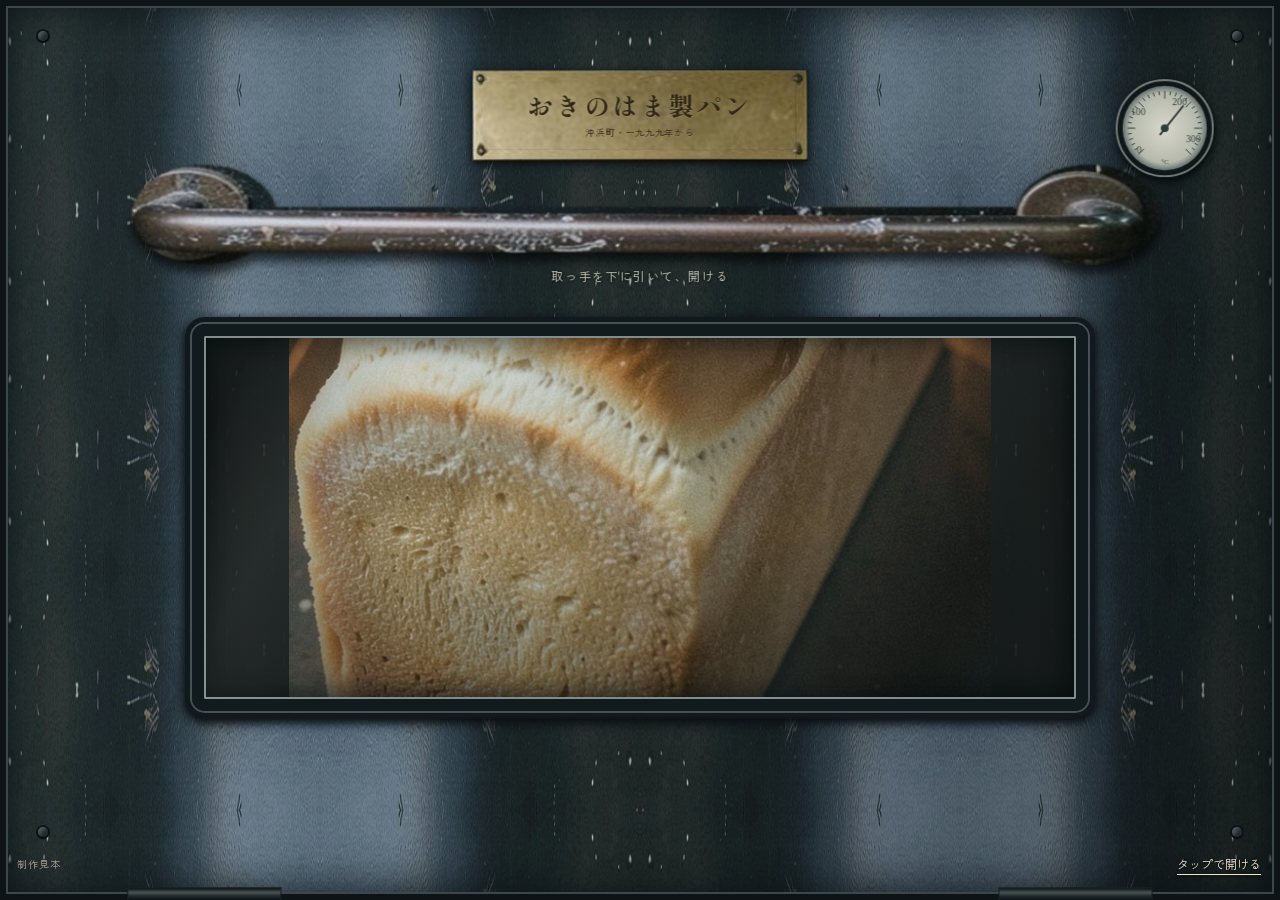
==== door-review/index.html @ ed262c0a "Add interactive oven door review with direct drag control" ====
<!doctype html>
<html lang="ja">
<head>
  <meta charset="utf-8">
  <meta name="viewport" content="width=device-width,initial-scale=1,viewport-fit=cover">
  <meta name="theme-color" content="#172023">
  <title>おきのはま製パン｜扉をひらく</title>
  <meta name="description" content="取っ手を引いて、焼きたてのパンに会いに。架空のパン屋「おきのはま製パン」の制作見本。">
  <meta name="robots" content="noindex,nofollow">
  <link rel="preconnect" href="https://fonts.googleapis.com">
  <link href="https://fonts.googleapis.com/css2?family=Shippori+Mincho+B1:wght@700&family=Zen+Kaku+Gothic+New:wght@500;700&display=swap" rel="stylesheet">
  <link rel="preload" href="assets/open/loaf.jpg" as="image">
  <link rel="stylesheet" href="door.css">
</head>
<body>
  <main class="oven" id="oven" data-position="closed">
    <section class="chamber" aria-labelledby="bread-title">
      <div class="chamber-wall wall-left" aria-hidden="true"></div>
      <div class="chamber-wall wall-right" aria-hidden="true"></div>
      <img class="bread" src="assets/open/loaf.jpg" alt="オーブンの奥にある、焼きたての山型食パン" width="720" height="1280" fetchpriority="high" draggable="false">
      <div class="chamber-vignette" aria-hidden="true"></div>
      <div class="bread-info" id="bread-info" aria-hidden="true">
        <p>徳島市沖浜町、朝7時。</p>
        <h1 id="bread-title">おきのはま製パン</h1>
        <p class="bread-name">沖浜の朝・山型食パン</p>
        <small>架空の店の制作見本です</small>
      </div>
    </section>
    <div class="perspective" id="perspective">
      <div class="door-leaf" id="door-leaf">
        <div class="door-back door-cutout" aria-hidden="true"></div>
        <div class="door-skin door-cutout" aria-hidden="true"></div>
        <div class="door-edge" aria-hidden="true"></div>
        <div class="glass" aria-hidden="true"><div class="glass-reflection"></div></div>
        <div class="door-shade door-cutout" aria-hidden="true"></div>
        <div class="makers-plate"><span>おきのはま製パン</span><small>沖浜町・一九九九年から</small></div>
        <svg class="thermometer" viewBox="0 0 100 100" aria-hidden="true">
          <defs><radialGradient id="dial"><stop stop-color="#d8d8cb"/><stop offset=".83" stop-color="#b5b9ac"/><stop offset="1" stop-color="#64716e"/></radialGradient></defs>
          <circle cx="50" cy="50" r="49" fill="#101719" stroke="#737e79" stroke-width="2"/>
          <circle cx="50" cy="50" r="43" fill="url(#dial)"/>
          <g id="ticks" stroke="#34413d"></g>
          <g font-family="serif" font-size="10" fill="#34413d" text-anchor="middle"><text x="24" y="75">0</text><text x="23" y="37">100</text><text x="65" y="26">200</text><text x="79" y="64">300</text></g>
          <path d="M45 57 69 27" stroke="#333b37" stroke-width="2"/><circle cx="50" cy="50" r="4" fill="#333b37"/>
          <text x="50" y="87" font-family="serif" font-size="7" fill="#34413d" text-anchor="middle">°C</text>
        </svg>
        <div class="rivets" aria-hidden="true"><i></i><i></i><i></i><i></i></div>
        <div class="handle" id="handle" role="slider" tabindex="0" aria-label="オーブンの扉" aria-valuemin="0" aria-valuemax="100" aria-valuenow="0" aria-valuetext="閉じています" aria-orientation="vertical" aria-describedby="gesture-help">
          <img src="assets/open/handle.webp" alt="" width="672" height="98" draggable="false">
        </div>
        <p class="door-instruction" id="gesture-help">取っ手を下に引いて、開ける</p>
        <span class="hinge hinge-left" aria-hidden="true"></span><span class="hinge hinge-right" aria-hidden="true"></span>
      </div>
    </div>
    <div class="fixed-controls"><span class="demo-label">制作見本</span><button class="toggle-door" id="toggle-door" type="button" aria-controls="door-leaf">タップで開ける</button></div>
    <div class="motion-note" id="motion-note" hidden><span id="motion-message">動きを減らす設定になっています。</span><button type="button" id="motion-toggle">扉の動きを試す</button></div>
    <p class="sr-only" id="door-status" role="status" aria-live="polite"></p>
    <noscript><p class="no-script">扉を動かすにはJavaScriptを有効にしてください。</p></noscript>
  </main>
  <script type="module" src="door.js"></script>
</body>
</html>
---- door-review/door.css ----
:root {
  color-scheme: dark; --ink: #172023; --paper: #f0e3c9;
  --opening: 0; --reveal: 0; --door-angle: 0deg; --perspective: 2000px;
  --wl: 15%; --wr: 85%; --wt: 36%; --wb: 79%;
  font-family: "Zen Kaku Gothic New", "Yu Gothic", sans-serif; color: var(--paper); background: #101415;
}
* { box-sizing: border-box; }
html, body { margin: 0; width: 100%; height: 100%; overscroll-behavior: none; }
body { overflow: hidden; } button { font: inherit; }
.oven { position: fixed; inset: 0; overflow: hidden; isolation: isolate; background: #101415; }
.chamber { position: absolute; inset: 0; overflow: hidden; background: #141311; z-index: 0; }
.bread { position: absolute; width: min(100%,78vh); height: 100%; inset: 0; margin: auto; object-fit: cover; user-select: none; -webkit-user-drag: none; }
.chamber-wall { position: absolute; top: 0; bottom: 0; width: 30%; background: url("assets/open/steel.webp") center / 600px 200px; opacity: .21; }
.wall-left { left: 0; clip-path: polygon(0 0,100% 15%,100% 83%,0 100%); }
.wall-right { right: 0; clip-path: polygon(0 15%,100% 0,100% 100%,0 83%); }
.chamber-vignette { position: absolute; inset: 0; background: linear-gradient(90deg,rgba(5,8,8,.72),transparent 32%,transparent 68%,rgba(5,8,8,.72)),linear-gradient(0deg,rgba(6,9,9,.9),transparent 42%,rgba(6,9,9,.25)); }
.bread-info { position: absolute; left: max(26px,6vw); right: 26px; bottom: 21%; opacity: var(--reveal); pointer-events: none; }
.bread-info p { margin: 0 0 12px; font-size: 14px; letter-spacing: .06em; }
.bread-info h1 { margin: 0 0 14px; font: 700 clamp(30px,4.2vw,64px)/1.3 "Shippori Mincho B1",serif; letter-spacing: .035em; }
.bread-info .bread-name { font-size: 15px; }.bread-info small { display: block; margin-top: 23px; font-size: 11px; opacity: .72; }
.perspective { position: absolute; inset: 0; perspective: var(--perspective); perspective-origin: 50% 0%; pointer-events: none; z-index: 1; }
.door-leaf { position: absolute; inset: 0; transform-origin: 50% 100%; transform: rotateX(var(--door-angle)); transform-style: preserve-3d; touch-action: none; user-select: none; -webkit-user-select: none; pointer-events: auto; cursor: grab; }
.oven[data-dragging] .door-leaf, .oven[data-dragging] .handle { cursor: grabbing; }
.door-cutout { position: absolute; inset: 0; clip-path: polygon(evenodd,0 0,100% 0,100% 100%,0 100%,0 0,var(--wl) var(--wt),var(--wr) var(--wt),var(--wr) var(--wb),var(--wl) var(--wb),var(--wl) var(--wt)); }
.door-skin { background: linear-gradient(118deg,rgba(125,151,158,.08),transparent 44%,rgba(0,0,0,.3)),url("assets/open/steel.webp") center / 640px 240px; backface-visibility: hidden; box-shadow: inset 0 0 0 6px #0e1416,inset 0 0 0 8px #3b474a,inset 0 0 45px 5px #0a1114; }
.door-back { background: #151d20 url("assets/open/steel.webp") center / 640px 240px; transform: translateZ(-15px); }
.door-edge { position: absolute; top: 0; left: 0; right: 0; height: 15px; transform-origin: 50% 0; transform: rotateX(-90deg); background: linear-gradient(#5c6564,#1d292b 40%,#090e10); }
.door-shade { background: #060b0d; opacity: calc(var(--opening) * .36); pointer-events: none; transform: translateZ(1px); }
.glass { position: absolute; left: var(--wl); right: calc(100% - var(--wr)); top: var(--wt); bottom: calc(100% - var(--wb)); border: 12px solid #111a1c; border-radius: 13px; box-shadow: 0 0 0 2px #475153,0 0 0 7px #11191c,0 4px 10px 9px #0a1013,inset 0 0 0 2px #818d8c,inset 0 0 22px 9px rgba(2,8,10,.55); background: rgba(74,100,103,.13); }
.glass-reflection { position: absolute; inset: 0; opacity: calc(.64 - var(--opening) * .35); background: linear-gradient(118deg,transparent 5%,rgba(213,226,221,.12) 16%,transparent 37%,transparent 63%,rgba(213,226,221,.08) 69%,transparent 85%); }
.makers-plate { position: absolute; top: 7.8%; left: 50%; width: clamp(224px,30vw,335px); height: 91px; transform: translateX(-50%) translateZ(2px); display: flex; flex-direction: column; align-items: center; justify-content: center; gap: 8px; border: 12px solid transparent; border-image: url("assets/open/plate.jpg") 14 fill / 12px stretch; box-shadow: 0 3px 8px #050a0c; color: #2e2617; text-shadow: 0 1px 0 rgba(238,218,157,.25); }
.makers-plate span { white-space: nowrap; font: 700 clamp(19px,2vw,27px)/1 "Shippori Mincho B1",serif; letter-spacing: .08em; }.makers-plate small { font-size: 9px; letter-spacing: .1em; }
.thermometer { position: absolute; top: 8.8%; right: 5.2%; width: clamp(55px,8vw,98px); height: auto; transform: translateZ(3px); filter: drop-shadow(1px 4px 4px #030809); }
.handle { position: absolute; top: 24%; left: 50%; width: min(84%,1040px); height: clamp(55px,11vw,108px); transform: translate(-50%,-50%) translateZ(8px); cursor: grab; touch-action: none; -webkit-tap-highlight-color: transparent; border-radius: 12px; outline-offset: 10px; }
.handle img { width: 100%; height: 100%; object-fit: fill; display: block; pointer-events: none; filter: drop-shadow(0 9px 5px rgba(0,0,0,.64)); }.handle:focus-visible { outline: 2px solid #e6d2a5; }
.door-instruction { position: absolute; top: 29.7%; left: 0; right: 0; margin: 0; text-align: center; font-size: 12px; letter-spacing: .14em; color: #d2d1bf; text-shadow: 0 1px 3px #030608; transform: translateZ(1px); opacity: calc(1 - var(--opening) * 1.8); pointer-events: none; }
.rivets { position: absolute; inset: 0; pointer-events: none; }.rivets i { position: absolute; width: 10px; height: 10px; border-radius: 50%; background: linear-gradient(130deg,#636c6d,#202b2e 65%); box-shadow: 0 1px 3px #000,0 0 0 2px #0e171a; }
.rivets i:nth-child(1) { top: 3.4%; left: 3%; }.rivets i:nth-child(2) { top: 3.4%; right: 3%; }.rivets i:nth-child(3) { bottom: 7%; left: 3%; }.rivets i:nth-child(4) { bottom: 7%; right: 3%; }
.hinge { position: absolute; bottom: 0; width: 12%; height: 14px; background: linear-gradient(#0b1114,#4b5452 35%,#202b2e 65%,#0b1114); border: 1px solid #172124; transform: translateZ(3px); }.hinge-left { left: 10%; }.hinge-right { right: 10%; }
.fixed-controls { position: absolute; left: max(17px,env(safe-area-inset-left)); right: max(17px,env(safe-area-inset-right)); bottom: max(15px,env(safe-area-inset-bottom)); display: flex; justify-content: space-between; align-items: center; pointer-events: none; z-index: 2; }
.demo-label { font-size: 10px; letter-spacing: .1em; opacity: .62; }.toggle-door { min-height: 44px; padding: 8px 2px 8px 16px; color: #efe6d3; font-size: 12px; background: none; border: 0; cursor: pointer; pointer-events: auto; text-shadow: 0 1px 3px #000; text-decoration: underline; text-underline-offset: 5px; }.toggle-door:focus-visible { outline: 1px solid #e6d2a5; outline-offset: 4px; }
.motion-note { position: absolute; top: max(8px,env(safe-area-inset-top)); left: 15px; right: 15px; font-size: 10px; text-align: center; color: #e3dcca; pointer-events: none; z-index: 2; }
.motion-note button { min-height: 36px; padding: 4px 8px; margin-left: 5px; background: none; border: 0; color: inherit; font: inherit; text-decoration: underline; text-underline-offset: 4px; pointer-events: auto; cursor: pointer; }
.sr-only { position: absolute; width: 1px; height: 1px; padding: 0; margin: -1px; overflow: hidden; clip: rect(0,0,0,0); white-space: nowrap; border: 0; }.no-script { position: absolute; bottom: 15%; left: 5%; right: 5%; background: #101719; padding: 20px; text-align: center; }
@media (max-width: 600px) {
  :root { --wl: 12%; --wr: 88%; --wt: 37%; --wb: 79%; }
  .makers-plate { top: 8%; left: 42%; width: 228px; height: 81px; }.makers-plate span { font-size: 19px; letter-spacing: .035em; }.makers-plate small { font-size: 8px; }
  .thermometer { top: 9.2%; right: 5%; width: 55px; }.handle { top: 24%; width: 91%; height: 60px; }.door-instruction { top: 30%; font-size: 11px; letter-spacing: .07em; }
  .bread-info { left: 25px; right: 20px; bottom: 20%; }.bread-info h1 { font-size: clamp(28px,7.8vw,38px); white-space: nowrap; letter-spacing: .01em; }.bread-info p { font-size: 12px; }.bread-info .bread-name { font-size: 14px; }.bread-info small { margin-top: 18px; }
  .glass { border-width: 9px; }.chamber-vignette { background: linear-gradient(0deg,rgba(6,9,9,.96),transparent 64%),linear-gradient(90deg,rgba(5,8,8,.15),transparent 25%); }
}
@media (max-height: 500px) and (min-aspect-ratio: 1/1) {
  .makers-plate { top: 6%; height: 58px; width: 240px; gap: 5px; }.makers-plate span { font-size: 19px; }.handle { height: 50px; top: 26%; }.door-instruction { top: 33%; font-size: 10px; }.thermometer { top: 6%; width: 58px; }
  .bread-info { bottom: 22%; }.bread-info h1 { font-size: 29px; }.bread-info p { margin-bottom: 5px; }.bread-info small { margin-top: 8px; }
}
.oven[data-motion="reduced"] .door-leaf { transform: none; }
.oven[data-motion="reduced"][data-position="open"] .door-leaf { visibility: hidden; }
.oven[data-motion="reduced"] .bread-info { opacity: 0; }
.oven[data-motion="reduced"][data-position="open"] .bread-info { opacity: 1; }
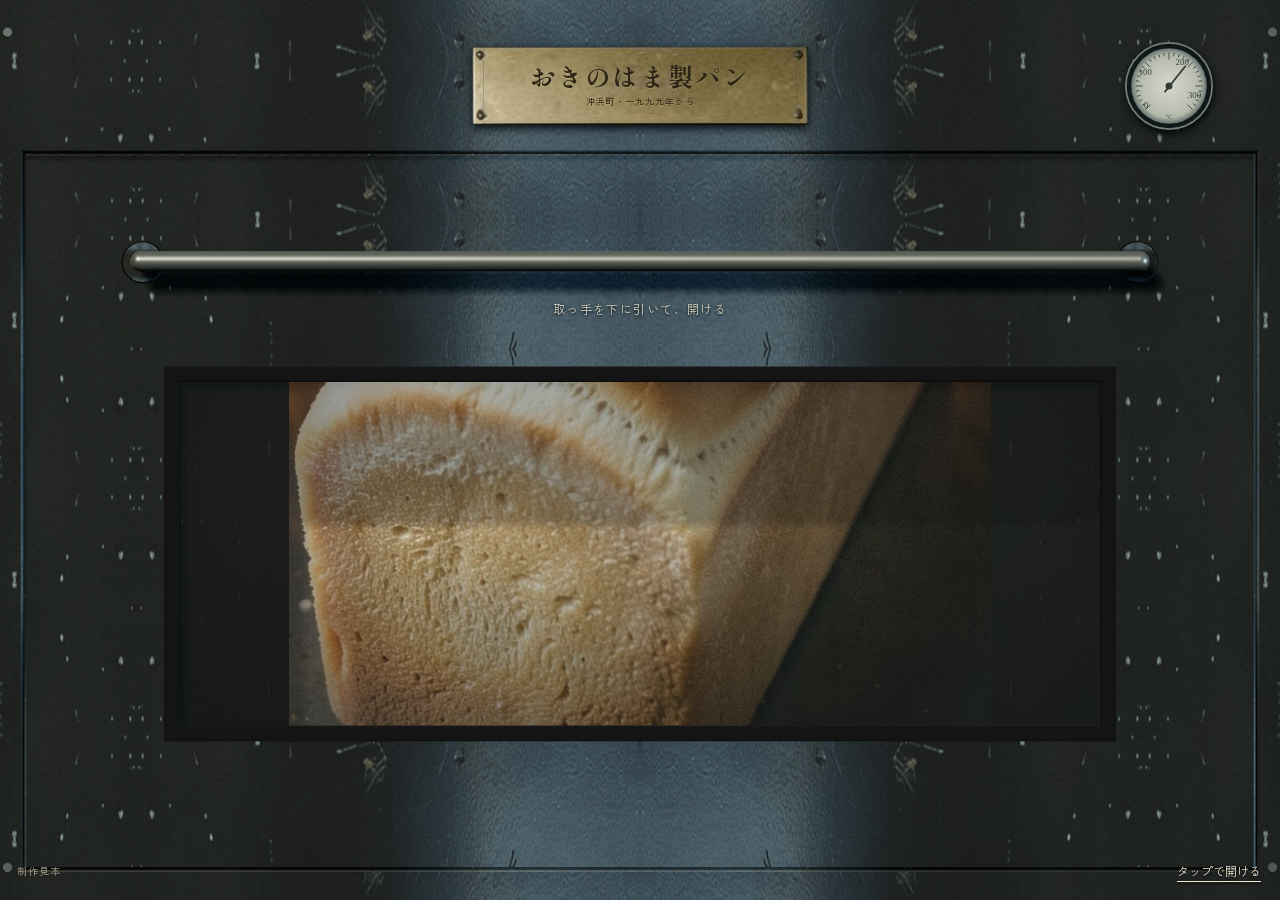
==== commit ae5817b8: "Rebuild oven door with solid geometry, fixed frame and stable perspective" ====
--- a/door-review/index.html
+++ b/door-review/index.html
@@ -10,10 +10,10 @@
   <link rel="preconnect" href="https://fonts.googleapis.com">
   <link href="https://fonts.googleapis.com/css2?family=Shippori+Mincho+B1:wght@700&family=Zen+Kaku+Gothic+New:wght@500;700&display=swap" rel="stylesheet">
   <link rel="preload" href="assets/open/loaf.jpg" as="image">
-  <link rel="stylesheet" href="door.css">
+  <link rel="stylesheet" href="door.css?v=solid2">
 </head>
 <body>
-  <main class="oven" id="oven" data-position="closed">
+  <main class="oven" id="oven" data-position="closed" data-version="solid-v2" data-renderer="loading">
     <section class="chamber" aria-labelledby="bread-title">
       <div class="chamber-wall wall-left" aria-hidden="true"></div>
       <div class="chamber-wall wall-right" aria-hidden="true"></div>
@@ -26,13 +26,9 @@
         <small>架空の店の制作見本です</small>
       </div>
     </section>
-    <div class="perspective" id="perspective">
-      <div class="door-leaf" id="door-leaf">
-        <div class="door-back door-cutout" aria-hidden="true"></div>
-        <div class="door-skin door-cutout" aria-hidden="true"></div>
-        <div class="door-edge" aria-hidden="true"></div>
-        <div class="glass" aria-hidden="true"><div class="glass-reflection"></div></div>
-        <div class="door-shade door-cutout" aria-hidden="true"></div>
+    <canvas class="oven-canvas" id="oven-canvas" aria-hidden="true"></canvas>
+    <div class="fallback-door" id="door-leaf" aria-hidden="true"></div>
+    <header class="oven-header">
         <div class="makers-plate"><span>おきのはま製パン</span><small>沖浜町・一九九九年から</small></div>
         <svg class="thermometer" viewBox="0 0 100 100" aria-hidden="true">
           <defs><radialGradient id="dial"><stop stop-color="#d8d8cb"/><stop offset=".83" stop-color="#b5b9ac"/><stop offset="1" stop-color="#64716e"/></radialGradient></defs>
@@ -43,19 +39,17 @@
           <path d="M45 57 69 27" stroke="#333b37" stroke-width="2"/><circle cx="50" cy="50" r="4" fill="#333b37"/>
           <text x="50" y="87" font-family="serif" font-size="7" fill="#34413d" text-anchor="middle">°C</text>
         </svg>
-        <div class="rivets" aria-hidden="true"><i></i><i></i><i></i><i></i></div>
-        <div class="handle" id="handle" role="slider" tabindex="0" aria-label="オーブンの扉" aria-valuemin="0" aria-valuemax="100" aria-valuenow="0" aria-valuetext="閉じています" aria-orientation="vertical" aria-describedby="gesture-help">
+    </header>
+        <div class="handle" id="handle" role="slider" tabindex="0" aria-label="オーブンの扉" aria-valuemin="0" aria-valuemax="100" aria-valuenow="0" aria-valuetext="閉じています" aria-orientation="vertical" aria-describedby="gesture-help" aria-controls="oven-canvas">
           <img src="assets/open/handle.webp" alt="" width="672" height="98" draggable="false">
         </div>
         <p class="door-instruction" id="gesture-help">取っ手を下に引いて、開ける</p>
-        <span class="hinge hinge-left" aria-hidden="true"></span><span class="hinge hinge-right" aria-hidden="true"></span>
-      </div>
-    </div>
     <div class="fixed-controls"><span class="demo-label">制作見本</span><button class="toggle-door" id="toggle-door" type="button" aria-controls="door-leaf">タップで開ける</button></div>
     <div class="motion-note" id="motion-note" hidden><span id="motion-message">動きを減らす設定になっています。</span><button type="button" id="motion-toggle">扉の動きを試す</button></div>
+    <p class="render-note" id="render-note" hidden>立体表示を読み込めませんでした。右下のボタンで扉を開閉できます。</p>
     <p class="sr-only" id="door-status" role="status" aria-live="polite"></p>
     <noscript><p class="no-script">扉を動かすにはJavaScriptを有効にしてください。</p></noscript>
   </main>
-  <script type="module" src="door.js"></script>
+  <script type="module" src="door.js?v=solid2"></script>
 </body>
 </html>
--- a/door-review/door.css
+++ b/door-review/door.css
@@ -1,59 +1,66 @@
 :root {
-  color-scheme: dark; --ink: #172023; --paper: #f0e3c9;
-  --opening: 0; --reveal: 0; --door-angle: 0deg; --perspective: 2000px;
-  --wl: 15%; --wr: 85%; --wt: 36%; --wb: 79%;
-  font-family: "Zen Kaku Gothic New", "Yu Gothic", sans-serif; color: var(--paper); background: #101415;
+  color-scheme: dark;
+  --paper: #f0e3c9;
+  --reveal: 0;
+  --opening: 0;
+  font-family: "Zen Kaku Gothic New","Yu Gothic",sans-serif;
+  color: var(--paper);
+  background: #101415;
 }
 * { box-sizing: border-box; }
-html, body { margin: 0; width: 100%; height: 100%; overscroll-behavior: none; }
-body { overflow: hidden; } button { font: inherit; }
+html,body { margin: 0; width: 100%; height: 100%; overscroll-behavior: none; }
+body { overflow: hidden; }
+button { font: inherit; }
 .oven { position: fixed; inset: 0; overflow: hidden; isolation: isolate; background: #101415; }
-.chamber { position: absolute; inset: 0; overflow: hidden; background: #141311; z-index: 0; }
+.chamber { position: absolute; inset: 0; overflow: hidden; z-index: 0; background: #141311; }
 .bread { position: absolute; width: min(100%,78vh); height: 100%; inset: 0; margin: auto; object-fit: cover; user-select: none; -webkit-user-drag: none; }
-.chamber-wall { position: absolute; top: 0; bottom: 0; width: 30%; background: url("assets/open/steel.webp") center / 600px 200px; opacity: .21; }
+.chamber-wall { position: absolute; top: 0; bottom: 0; width: 30%; background: url("assets/open/steel.webp") center/640px 240px; opacity: .17; }
 .wall-left { left: 0; clip-path: polygon(0 0,100% 15%,100% 83%,0 100%); }
 .wall-right { right: 0; clip-path: polygon(0 15%,100% 0,100% 100%,0 83%); }
 .chamber-vignette { position: absolute; inset: 0; background: linear-gradient(90deg,rgba(5,8,8,.72),transparent 32%,transparent 68%,rgba(5,8,8,.72)),linear-gradient(0deg,rgba(6,9,9,.9),transparent 42%,rgba(6,9,9,.25)); }
-.bread-info { position: absolute; left: max(26px,6vw); right: 26px; bottom: 21%; opacity: var(--reveal); pointer-events: none; }
+.bread-info { position: absolute; left: max(26px,6vw); right: 26px; bottom: 25%; opacity: var(--reveal); pointer-events: none; }
 .bread-info p { margin: 0 0 12px; font-size: 14px; letter-spacing: .06em; }
 .bread-info h1 { margin: 0 0 14px; font: 700 clamp(30px,4.2vw,64px)/1.3 "Shippori Mincho B1",serif; letter-spacing: .035em; }
-.bread-info .bread-name { font-size: 15px; }.bread-info small { display: block; margin-top: 23px; font-size: 11px; opacity: .72; }
-.perspective { position: absolute; inset: 0; perspective: var(--perspective); perspective-origin: 50% 0%; pointer-events: none; z-index: 1; }
-.door-leaf { position: absolute; inset: 0; transform-origin: 50% 100%; transform: rotateX(var(--door-angle)); transform-style: preserve-3d; touch-action: none; user-select: none; -webkit-user-select: none; pointer-events: auto; cursor: grab; }
-.oven[data-dragging] .door-leaf, .oven[data-dragging] .handle { cursor: grabbing; }
-.door-cutout { position: absolute; inset: 0; clip-path: polygon(evenodd,0 0,100% 0,100% 100%,0 100%,0 0,var(--wl) var(--wt),var(--wr) var(--wt),var(--wr) var(--wb),var(--wl) var(--wb),var(--wl) var(--wt)); }
-.door-skin { background: linear-gradient(118deg,rgba(125,151,158,.08),transparent 44%,rgba(0,0,0,.3)),url("assets/open/steel.webp") center / 640px 240px; backface-visibility: hidden; box-shadow: inset 0 0 0 6px #0e1416,inset 0 0 0 8px #3b474a,inset 0 0 45px 5px #0a1114; }
-.door-back { background: #151d20 url("assets/open/steel.webp") center / 640px 240px; transform: translateZ(-15px); }
-.door-edge { position: absolute; top: 0; left: 0; right: 0; height: 15px; transform-origin: 50% 0; transform: rotateX(-90deg); background: linear-gradient(#5c6564,#1d292b 40%,#090e10); }
-.door-shade { background: #060b0d; opacity: calc(var(--opening) * .36); pointer-events: none; transform: translateZ(1px); }
-.glass { position: absolute; left: var(--wl); right: calc(100% - var(--wr)); top: var(--wt); bottom: calc(100% - var(--wb)); border: 12px solid #111a1c; border-radius: 13px; box-shadow: 0 0 0 2px #475153,0 0 0 7px #11191c,0 4px 10px 9px #0a1013,inset 0 0 0 2px #818d8c,inset 0 0 22px 9px rgba(2,8,10,.55); background: rgba(74,100,103,.13); }
-.glass-reflection { position: absolute; inset: 0; opacity: calc(.64 - var(--opening) * .35); background: linear-gradient(118deg,transparent 5%,rgba(213,226,221,.12) 16%,transparent 37%,transparent 63%,rgba(213,226,221,.08) 69%,transparent 85%); }
-.makers-plate { position: absolute; top: 7.8%; left: 50%; width: clamp(224px,30vw,335px); height: 91px; transform: translateX(-50%) translateZ(2px); display: flex; flex-direction: column; align-items: center; justify-content: center; gap: 8px; border: 12px solid transparent; border-image: url("assets/open/plate.jpg") 14 fill / 12px stretch; box-shadow: 0 3px 8px #050a0c; color: #2e2617; text-shadow: 0 1px 0 rgba(238,218,157,.25); }
-.makers-plate span { white-space: nowrap; font: 700 clamp(19px,2vw,27px)/1 "Shippori Mincho B1",serif; letter-spacing: .08em; }.makers-plate small { font-size: 9px; letter-spacing: .1em; }
-.thermometer { position: absolute; top: 8.8%; right: 5.2%; width: clamp(55px,8vw,98px); height: auto; transform: translateZ(3px); filter: drop-shadow(1px 4px 4px #030809); }
-.handle { position: absolute; top: 24%; left: 50%; width: min(84%,1040px); height: clamp(55px,11vw,108px); transform: translate(-50%,-50%) translateZ(8px); cursor: grab; touch-action: none; -webkit-tap-highlight-color: transparent; border-radius: 12px; outline-offset: 10px; }
-.handle img { width: 100%; height: 100%; object-fit: fill; display: block; pointer-events: none; filter: drop-shadow(0 9px 5px rgba(0,0,0,.64)); }.handle:focus-visible { outline: 2px solid #e6d2a5; }
-.door-instruction { position: absolute; top: 29.7%; left: 0; right: 0; margin: 0; text-align: center; font-size: 12px; letter-spacing: .14em; color: #d2d1bf; text-shadow: 0 1px 3px #030608; transform: translateZ(1px); opacity: calc(1 - var(--opening) * 1.8); pointer-events: none; }
-.rivets { position: absolute; inset: 0; pointer-events: none; }.rivets i { position: absolute; width: 10px; height: 10px; border-radius: 50%; background: linear-gradient(130deg,#636c6d,#202b2e 65%); box-shadow: 0 1px 3px #000,0 0 0 2px #0e171a; }
-.rivets i:nth-child(1) { top: 3.4%; left: 3%; }.rivets i:nth-child(2) { top: 3.4%; right: 3%; }.rivets i:nth-child(3) { bottom: 7%; left: 3%; }.rivets i:nth-child(4) { bottom: 7%; right: 3%; }
-.hinge { position: absolute; bottom: 0; width: 12%; height: 14px; background: linear-gradient(#0b1114,#4b5452 35%,#202b2e 65%,#0b1114); border: 1px solid #172124; transform: translateZ(3px); }.hinge-left { left: 10%; }.hinge-right { right: 10%; }
-.fixed-controls { position: absolute; left: max(17px,env(safe-area-inset-left)); right: max(17px,env(safe-area-inset-right)); bottom: max(15px,env(safe-area-inset-bottom)); display: flex; justify-content: space-between; align-items: center; pointer-events: none; z-index: 2; }
-.demo-label { font-size: 10px; letter-spacing: .1em; opacity: .62; }.toggle-door { min-height: 44px; padding: 8px 2px 8px 16px; color: #efe6d3; font-size: 12px; background: none; border: 0; cursor: pointer; pointer-events: auto; text-shadow: 0 1px 3px #000; text-decoration: underline; text-underline-offset: 5px; }.toggle-door:focus-visible { outline: 1px solid #e6d2a5; outline-offset: 4px; }
-.motion-note { position: absolute; top: max(8px,env(safe-area-inset-top)); left: 15px; right: 15px; font-size: 10px; text-align: center; color: #e3dcca; pointer-events: none; z-index: 2; }
-.motion-note button { min-height: 36px; padding: 4px 8px; margin-left: 5px; background: none; border: 0; color: inherit; font: inherit; text-decoration: underline; text-underline-offset: 4px; pointer-events: auto; cursor: pointer; }
-.sr-only { position: absolute; width: 1px; height: 1px; padding: 0; margin: -1px; overflow: hidden; clip: rect(0,0,0,0); white-space: nowrap; border: 0; }.no-script { position: absolute; bottom: 15%; left: 5%; right: 5%; background: #101719; padding: 20px; text-align: center; }
+.bread-info .bread-name { font-size: 15px; }
+.bread-info small { display: block; margin-top: 23px; font-size: 11px; opacity: .72; }
+.oven-canvas { position: absolute; inset: 0; width: 100%; height: 100%; display: block; z-index: 1; touch-action: none; cursor: grab; }
+.oven[data-dragging] .oven-canvas,.oven[data-dragging] .handle { cursor: grabbing; }
+.oven-header { position: absolute; top: 0; left: 0; right: 0; height: 17%; pointer-events: none; z-index: 2; }
+.makers-plate { position: absolute; top: 56%; left: 50%; transform: translate(-50%,-50%); width: clamp(224px,30vw,335px); height: clamp(55px,8.8vh,78px); display: flex; flex-direction: column; align-items: center; justify-content: center; gap: 7px; border: 11px solid transparent; border-image: url("assets/open/plate.jpg") 14 fill/11px stretch; box-shadow: 0 3px 8px #050a0c; color: #2e2617; text-shadow: 0 1px 0 rgba(238,218,157,.25); }
+.makers-plate span { white-space: nowrap; font: 700 clamp(19px,2vw,27px)/1 "Shippori Mincho B1",serif; letter-spacing: .06em; }
+.makers-plate small { font-size: 9px; letter-spacing: .1em; }
+.thermometer { position: absolute; top: 56%; right: 5.2%; width: clamp(55px,8vw,88px); height: auto; transform: translateY(-50%); filter: drop-shadow(1px 4px 4px #030809); }
+.handle { position: absolute; left: 0; top: 0; width: 84%; height: 64px; transform: translate(50vw,30vh) translate(-50%,-50%); border-radius: 10px; outline-offset: 6px; cursor: grab; touch-action: none; -webkit-tap-highlight-color: transparent; z-index: 3; }
+.handle img { width: 100%; height: 100%; object-fit: fill; pointer-events: none; user-select: none; }
+.oven[data-renderer="webgl"] .handle img { visibility: hidden; }
+.handle:focus-visible { outline: 2px solid #e6d2a5; }
+.oven[data-pointer] .handle:focus-visible { outline: none; }
+.door-instruction { position: absolute; left: 0; top: 0; width: 100%; margin: 0; text-align: center; font-size: 12px; letter-spacing: .12em; color: #d2d1bf; text-shadow: 0 1px 3px #030608; opacity: calc(1 - var(--opening)*3.5); pointer-events: none; z-index: 2; transform: translateY(35vh); }
+.fixed-controls { position: absolute; left: max(17px,env(safe-area-inset-left)); right: max(17px,env(safe-area-inset-right)); bottom: max(8px,env(safe-area-inset-bottom)); display: flex; justify-content: space-between; align-items: center; pointer-events: none; z-index: 4; }
+.demo-label { font-size: 10px; letter-spacing: .1em; opacity: .62; }
+.toggle-door { min-height: 44px; padding: 8px 2px 8px 16px; color: #efe6d3; font-size: 12px; background: none; border: 0; cursor: pointer; pointer-events: auto; text-shadow: 0 1px 3px #000; text-decoration: underline; text-underline-offset: 5px; }
+.toggle-door:focus-visible { outline: 1px solid #e6d2a5; outline-offset: 4px; }
+.motion-note { position: absolute; top: max(0px,env(safe-area-inset-top)); left: 15px; right: 15px; font-size: 10px; text-align: center; color: #e3dcca; pointer-events: none; z-index: 4; }
+.motion-note button { min-height: 28px; padding: 2px 8px; margin-left: 5px; background: none; border: 0; color: inherit; font: inherit; text-decoration: underline; text-underline-offset: 4px; pointer-events: auto; cursor: pointer; }
+.render-note { position: absolute; top: 19%; left: 8%; right: 8%; text-align: center; font-size: 11px; z-index: 4; }
+.fallback-door { position: absolute; inset: 17% 12px 24px; background: url("assets/open/steel.webp") center/640px 240px; clip-path: polygon(evenodd,0 0,100% 0,100% 100%,0 100%,0 0,12% 31%,88% 31%,88% 81%,12% 81%,12% 31%); z-index: 1; }
+.oven:not([data-renderer="webgl"]) .oven-header { background: url("assets/open/steel.webp") center/640px 240px; }
+.oven[data-renderer="webgl"] .fallback-door { display: none; }
+.oven:not([data-renderer="webgl"])[data-position="open"] .fallback-door,.oven:not([data-renderer="webgl"])[data-position="open"] .handle img { visibility: hidden; }
+.sr-only { position: absolute; width: 1px; height: 1px; padding: 0; margin: -1px; overflow: hidden; clip: rect(0,0,0,0); white-space: nowrap; border: 0; }
+.no-script { position: absolute; bottom: 15%; left: 5%; right: 5%; background: #101719; padding: 20px; text-align: center; z-index: 5; }
 @media (max-width: 600px) {
-  :root { --wl: 12%; --wr: 88%; --wt: 37%; --wb: 79%; }
-  .makers-plate { top: 8%; left: 42%; width: 228px; height: 81px; }.makers-plate span { font-size: 19px; letter-spacing: .035em; }.makers-plate small { font-size: 8px; }
-  .thermometer { top: 9.2%; right: 5%; width: 55px; }.handle { top: 24%; width: 91%; height: 60px; }.door-instruction { top: 30%; font-size: 11px; letter-spacing: .07em; }
-  .bread-info { left: 25px; right: 20px; bottom: 20%; }.bread-info h1 { font-size: clamp(28px,7.8vw,38px); white-space: nowrap; letter-spacing: .01em; }.bread-info p { font-size: 12px; }.bread-info .bread-name { font-size: 14px; }.bread-info small { margin-top: 18px; }
-  .glass { border-width: 9px; }.chamber-vignette { background: linear-gradient(0deg,rgba(6,9,9,.96),transparent 64%),linear-gradient(90deg,rgba(5,8,8,.15),transparent 25%); }
+  .makers-plate { left: 42%; width: 228px; }
+  .makers-plate span { font-size: 19px; letter-spacing: .035em; }
+  .makers-plate small { font-size: 8px; }
+  .thermometer { right: 5%; width: 55px; }
+  .door-instruction { font-size: 11px; letter-spacing: .07em; }
+  .bread-info { left: calc(clamp(12px,3.5vw,26px) + 2.8vh + 10px); right: calc(clamp(12px,3.5vw,26px) + 2.8vh + 10px); bottom: 25%; }
+  .bread-info h1 { font-size: clamp(26px,7vw,34px); white-space: nowrap; letter-spacing: .01em; }
+  .bread-info p { font-size: 12px; }.bread-info .bread-name { font-size: 14px; }.bread-info small { margin-top: 18px; }
+  .chamber-vignette { background: linear-gradient(0deg,rgba(6,9,9,.96),transparent 64%),linear-gradient(90deg,rgba(5,8,8,.15),transparent 25%); }
 }
-@media (max-height: 500px) and (min-aspect-ratio: 1/1) {
-  .makers-plate { top: 6%; height: 58px; width: 240px; gap: 5px; }.makers-plate span { font-size: 19px; }.handle { height: 50px; top: 26%; }.door-instruction { top: 33%; font-size: 10px; }.thermometer { top: 6%; width: 58px; }
+@media (max-height:500px) and (min-aspect-ratio:1/1) {
+  .makers-plate { height: 48px; width: 240px; gap: 3px; border-width: 7px; }.makers-plate span { font-size: 18px; }.makers-plate small { font-size: 7px; }.thermometer { width: 48px; }
   .bread-info { bottom: 22%; }.bread-info h1 { font-size: 29px; }.bread-info p { margin-bottom: 5px; }.bread-info small { margin-top: 8px; }
 }
-.oven[data-motion="reduced"] .door-leaf { transform: none; }
-.oven[data-motion="reduced"][data-position="open"] .door-leaf { visibility: hidden; }
-.oven[data-motion="reduced"] .bread-info { opacity: 0; }
-.oven[data-motion="reduced"][data-position="open"] .bread-info { opacity: 1; }
